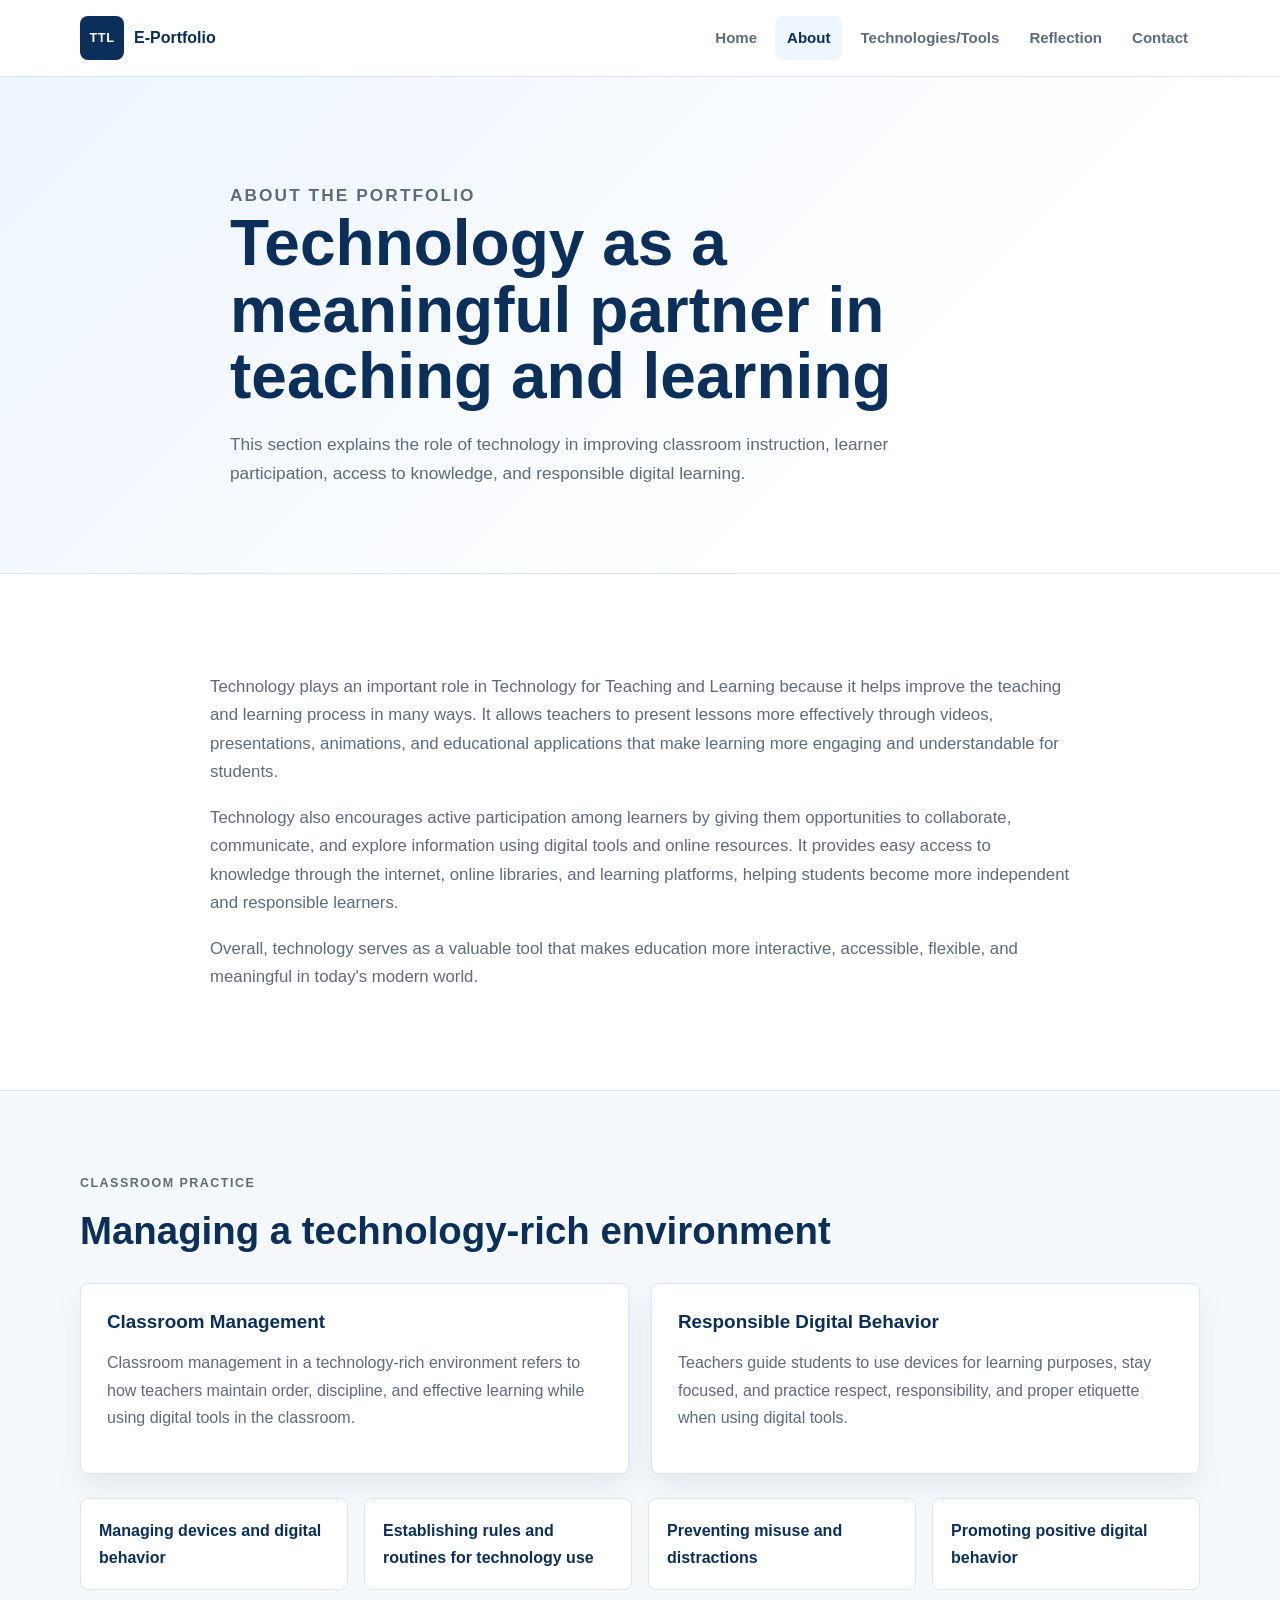
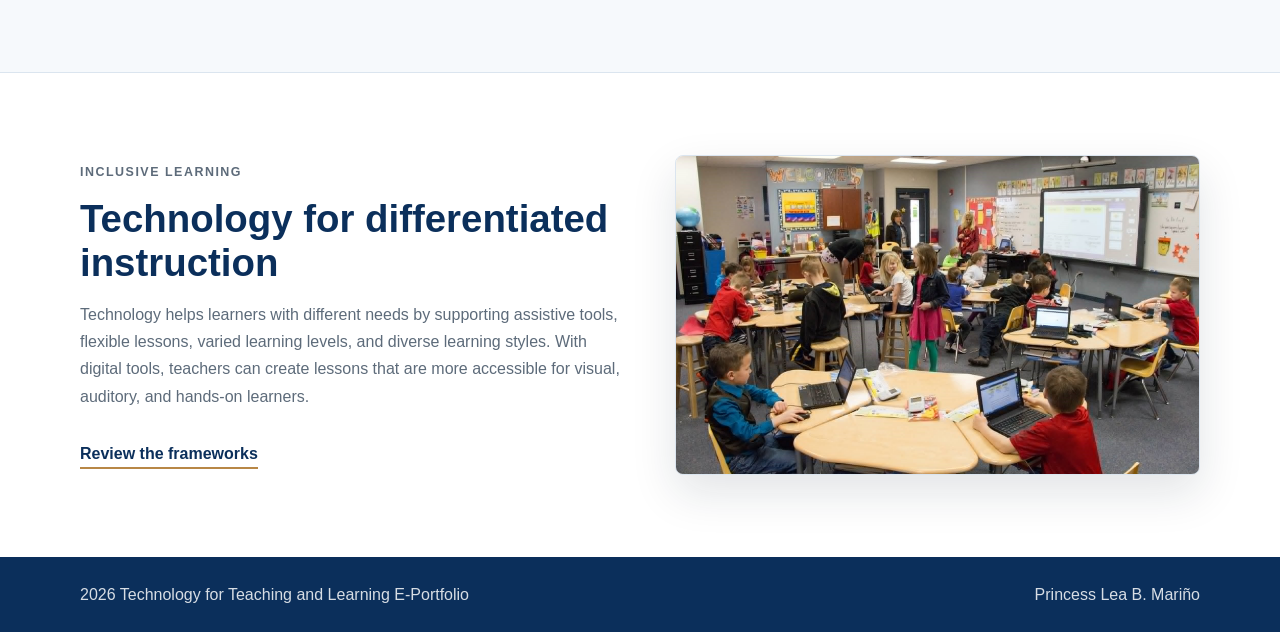
==== about_page.html @ e07e2abc "Initial e-portfolio project" ====
<!DOCTYPE html>
<html lang="en">

<head>
    <meta charset="UTF-8">
    <meta name="viewport" content="width=device-width, initial-scale=1.0">
    <title>About | Technology for Teaching and Learning</title>
    <link rel="stylesheet" href="styles.css">
</head>

<body>
    <header class="site-header">
        <nav class="nav container" aria-label="Main navigation">
            <a class="brand" href="landing_page.html">
                <span class="brand-mark">TTL</span>
                <span>E-Portfolio</span>
            </a>
            <button class="nav-toggle" type="button" aria-label="Open navigation menu" aria-expanded="false" aria-controls="main-menu">
                <span></span>
                <span></span>
                <span></span>
            </button>
            <div class="nav-links" id="main-menu">
                <a href="landing_page.html">Home</a>
                <a href="about_page.html" aria-current="page">About</a>
                <a href="technologies_tools.html">Technologies/Tools</a>
                <a href="reflection_page.html">Reflection</a>
                <a href="contact_page.html">Contact</a>
            </div>
        </nav>
    </header>

    <main>
        <section class="page-hero">
            <div class="container narrow">
                <p class="eyebrow">About the Portfolio</p>
                <h1>Technology as a meaningful partner in teaching and learning</h1>
                <p>
                    This section explains the role of technology in improving classroom
                    instruction, learner participation, access to knowledge, and responsible
                    digital learning.
                </p>
            </div>
        </section>

        <section class="section">
            <div class="container prose">
                <p>
                    Technology plays an important role in Technology for Teaching and Learning
                    because it helps improve the teaching and learning process in many ways. It
                    allows teachers to present lessons more effectively through videos,
                    presentations, animations, and educational applications that make learning
                    more engaging and understandable for students.
                </p>
                <p>
                    Technology also encourages active participation among learners by giving them
                    opportunities to collaborate, communicate, and explore information using
                    digital tools and online resources. It provides easy access to knowledge
                    through the internet, online libraries, and learning platforms, helping
                    students become more independent and responsible learners.
                </p>
                <p>
                    Overall, technology serves as a valuable tool that makes education more
                    interactive, accessible, flexible, and meaningful in today's modern world.
                </p>
            </div>
        </section>

        <section class="section soft">
            <div class="container">
                <div class="section-heading">
                    <p class="eyebrow">Classroom Practice</p>
                    <h2>Managing a technology-rich environment</h2>
                </div>
                <div class="card-grid two">
                    <article class="info-card">
                        <h3>Classroom Management</h3>
                        <p>
                            Classroom management in a technology-rich environment refers to how
                            teachers maintain order, discipline, and effective learning while using
                            digital tools in the classroom.
                        </p>
                    </article>
                    <article class="info-card">
                        <h3>Responsible Digital Behavior</h3>
                        <p>
                            Teachers guide students to use devices for learning purposes, stay
                            focused, and practice respect, responsibility, and proper etiquette
                            when using digital tools.
                        </p>
                    </article>
                </div>
                <div class="checklist-grid">
                    <div class="check-item">Managing devices and digital behavior</div>
                    <div class="check-item">Establishing rules and routines for technology use</div>
                    <div class="check-item">Preventing misuse and distractions</div>
                    <div class="check-item">Promoting positive digital behavior</div>
                </div>
            </div>
        </section>

        <section class="section">
            <div class="container feature-row reverse">
                <img src="image4.jpg" alt="Learners using technology in a classroom">
                <div>
                    <p class="eyebrow">Inclusive Learning</p>
                    <h2>Technology for differentiated instruction</h2>
                    <p>
                        Technology helps learners with different needs by supporting assistive
                        tools, flexible lessons, varied learning levels, and diverse learning
                        styles. With digital tools, teachers can create lessons that are more
                        accessible for visual, auditory, and hands-on learners.
                    </p>
                    <a class="text-link" href="technologies_tools.html">Review the frameworks</a>
                </div>
            </div>
        </section>
    </main>

    <footer class="site-footer">
        <div class="container footer-inner">
            <p>2026 Technology for Teaching and Learning E-Portfolio</p>
            <p>Princess Lea B. Mariño</p>
        </div>
    </footer>
    <script src="script.js"></script>
</body>

</html>
---- styles.css ----
:root {
    --ink: #102033;
    --muted: #5d6b7a;
    --blue: #0b2f5b;
    --blue-2: #174a7c;
    --light-blue: #edf5ff;
    --line: #dbe5ef;
    --surface: #ffffff;
    --soft: #f6f9fc;
    --accent: #b88746;
    --shadow: 0 18px 45px rgba(16, 32, 51, 0.12);
}

* {
    box-sizing: border-box;
}

body {
    margin: 0;
    background: var(--surface);
    color: var(--ink);
    font-family: Arial, Helvetica, sans-serif;
    line-height: 1.7;
}

img {
    display: block;
    max-width: 100%;
}

a {
    color: inherit;
}

.container {
    width: min(1120px, calc(100% - 40px));
    margin: 0 auto;
}

.narrow {
    max-width: 820px;
}

.site-header {
    position: sticky;
    top: 0;
    z-index: 10;
    background: rgba(255, 255, 255, 0.94);
    border-bottom: 1px solid var(--line);
    backdrop-filter: blur(12px);
}

.nav {
    min-height: 76px;
    display: flex;
    align-items: center;
    justify-content: space-between;
    gap: 24px;
}

.brand,
.nav-links {
    display: flex;
    align-items: center;
}

.brand {
    gap: 10px;
    text-decoration: none;
    font-weight: 800;
    color: var(--blue);
    letter-spacing: 0;
}

.brand-mark {
    width: 44px;
    height: 44px;
    display: inline-grid;
    place-items: center;
    border-radius: 8px;
    background: var(--blue);
    color: #fff;
    font-size: 0.8rem;
    font-weight: 800;
    letter-spacing: 0.04em;
}

.brand-mark.large {
    width: 64px;
    height: 64px;
    font-size: 1rem;
    margin-bottom: 20px;
}

.nav-links {
    gap: 6px;
    flex-wrap: wrap;
    justify-content: flex-end;
}

.nav-toggle {
    display: none;
    width: 44px;
    height: 44px;
    padding: 0;
    border: 1px solid var(--line);
    border-radius: 8px;
    background: #fff;
    cursor: pointer;
    place-items: center;
}

.nav-toggle span {
    display: block;
    width: 20px;
    height: 2px;
    margin: 3px 0;
    border-radius: 999px;
    background: var(--blue);
    transition: transform 0.2s ease, opacity 0.2s ease;
}

.nav-toggle[aria-expanded="true"] span:nth-child(1) {
    transform: translateY(8px) rotate(45deg);
}

.nav-toggle[aria-expanded="true"] span:nth-child(2) {
    opacity: 0;
}

.nav-toggle[aria-expanded="true"] span:nth-child(3) {
    transform: translateY(-8px) rotate(-45deg);
}

.nav-links a {
    padding: 9px 12px;
    border-radius: 8px;
    text-decoration: none;
    color: var(--muted);
    font-size: 0.94rem;
    font-weight: 700;
}

.nav-links a:hover,
.nav-links a[aria-current="page"] {
    background: var(--light-blue);
    color: var(--blue);
}

.hero {
    min-height: calc(100vh - 76px);
    padding: 70px 0;
    display: flex;
    align-items: center;
    background:
        linear-gradient(110deg, rgba(255, 255, 255, 0.98) 0%, rgba(246, 249, 252, 0.96) 52%, rgba(237, 245, 255, 0.9) 100%);
}

.hero-grid,
.feature-row,
.split,
.reflection-layout,
.contact-layout {
    display: grid;
    grid-template-columns: 1.02fr 0.98fr;
    gap: 48px;
    align-items: center;
}

.hero h1,
.page-hero h1 {
    margin: 0;
    color: var(--blue);
    font-size: clamp(2.4rem, 6vw, 4.8rem);
    line-height: 1.04;
    letter-spacing: 0;
}

.lead,
.page-hero p,
.section p {
    color: var(--muted);
}

.lead {
    max-width: 650px;
    margin: 22px 0 0;
    font-size: 1.12rem;
}

.eyebrow {
    margin: 0 0 14px;
    color: var(--accent);
    font-size: 0.78rem;
    font-weight: 800;
    letter-spacing: 0.12em;
    text-transform: uppercase;
}

.hero-actions {
    display: flex;
    gap: 14px;
    flex-wrap: wrap;
    margin-top: 30px;
}

.button {
    min-height: 48px;
    display: inline-flex;
    align-items: center;
    justify-content: center;
    padding: 12px 20px;
    border-radius: 8px;
    text-decoration: none;
    font-weight: 800;
}

.button.primary {
    background: var(--blue);
    color: #fff;
    box-shadow: 0 12px 26px rgba(11, 47, 91, 0.22);
}

.button.secondary {
    border: 1px solid var(--line);
    color: var(--blue);
    background: #fff;
}

.hero-media,
.hero-media img,
.feature-row img {
    border-radius: 8px;
}

.hero-media {
    margin: 0;
    padding: 12px;
    background: #fff;
    border: 1px solid var(--line);
    box-shadow: var(--shadow);
}

.hero-media img {
    width: 100%;
    aspect-ratio: 4 / 3;
    object-fit: cover;
}

.section {
    padding: 82px 0;
}

.soft {
    background: var(--soft);
    border-block: 1px solid var(--line);
}

.section-heading {
    max-width: 760px;
    margin-bottom: 30px;
}

h2 {
    margin: 0 0 16px;
    color: var(--blue);
    font-size: clamp(1.8rem, 3vw, 2.7rem);
    line-height: 1.15;
}

h3 {
    margin: 0 0 12px;
    color: var(--blue);
    font-size: 1.18rem;
    line-height: 1.25;
}

.profile-panel,
.info-card,
.reflection-card,
.reflection-aside,
.contact-card,
.contact-panel {
    background: #fff;
    border: 1px solid var(--line);
    border-radius: 8px;
    box-shadow: 0 12px 28px rgba(16, 32, 51, 0.08);
}

.profile-panel {
    padding: 30px;
    border-left: 5px solid var(--blue);
}

.profile-panel span {
    color: var(--accent);
    font-weight: 800;
    text-transform: uppercase;
    font-size: 0.78rem;
    letter-spacing: 0.12em;
}

.profile-panel strong {
    display: block;
    margin-top: 8px;
    color: var(--blue);
    font-size: 1.7rem;
    line-height: 1.2;
}

.card-grid {
    display: grid;
    gap: 22px;
}

.card-grid.three {
    grid-template-columns: repeat(3, 1fr);
}

.card-grid.two {
    grid-template-columns: repeat(2, 1fr);
}

.info-card {
    padding: 26px;
}

.card-number {
    display: inline-block;
    margin-bottom: 18px;
    color: var(--accent);
    font-weight: 900;
}

.feature-row img {
    width: 100%;
    max-height: 430px;
    object-fit: contain;
    background: #fff;
    border: 1px solid var(--line);
    box-shadow: var(--shadow);
}

.feature-row.reverse img {
    order: 2;
}

.text-link {
    display: inline-block;
    margin-top: 14px;
    color: var(--blue);
    font-weight: 800;
    text-decoration: none;
    border-bottom: 2px solid var(--accent);
}

.page-hero {
    padding: 84px 0;
    background: linear-gradient(135deg, var(--light-blue), #fff 72%);
    border-bottom: 1px solid var(--line);
}

.page-hero h1 {
    font-size: clamp(2.2rem, 5vw, 4rem);
}

.page-hero p {
    max-width: 760px;
    margin: 20px 0 0;
    font-size: 1.08rem;
}

.prose {
    max-width: 860px;
    font-size: 1.05rem;
}

.checklist-grid {
    display: grid;
    grid-template-columns: repeat(4, 1fr);
    gap: 16px;
    margin-top: 24px;
}

.check-item {
    padding: 18px;
    background: #fff;
    border: 1px solid var(--line);
    border-radius: 8px;
    color: var(--blue);
    font-weight: 800;
}

.mini-list {
    margin-top: 20px;
    padding-top: 18px;
    border-top: 1px solid var(--line);
}

.mini-list p {
    margin: 0 0 10px;
}

.reflection-layout,
.contact-layout {
    align-items: stretch;
}

.reflection-card,
.contact-card {
    padding: clamp(26px, 4vw, 44px);
}

.reflection-card p {
    margin-top: 0;
}

.reflection-aside,
.contact-panel {
    padding: 34px;
    background: var(--blue);
    color: #fff;
}

.reflection-aside p,
.contact-panel p {
    color: rgba(255, 255, 255, 0.84);
}

.reflection-aside strong,
.contact-panel h3 {
    color: #fff;
}

.quote-mark {
    display: block;
    font-size: 5rem;
    line-height: 0.8;
    color: var(--accent);
    font-weight: 900;
}

.profile-list {
    margin: 28px 0 0;
}

.profile-list div {
    display: grid;
    grid-template-columns: 140px 1fr;
    gap: 20px;
    padding: 18px 0;
    border-top: 1px solid var(--line);
}

.profile-list dt {
    color: var(--muted);
    font-weight: 800;
}

.profile-list dd {
    margin: 0;
    color: var(--blue);
    font-weight: 800;
}

.site-footer {
    background: var(--blue);
    color: #fff;
    padding: 24px 0;
}

.footer-inner {
    display: flex;
    justify-content: space-between;
    gap: 16px;
    flex-wrap: wrap;
}

.footer-inner p {
    margin: 0;
    color: rgba(255, 255, 255, 0.84);
}

@media (max-width: 900px) {
    .nav {
        padding: 14px 0;
        flex-wrap: wrap;
        justify-content: space-between;
    }

    .nav-toggle {
        display: grid;
    }

    .nav-links {
        display: none;
        width: 100%;
        padding: 12px;
        flex-direction: column;
        align-items: stretch;
        gap: 4px;
        background: #fff;
        border: 1px solid var(--line);
        border-radius: 8px;
        box-shadow: 0 16px 30px rgba(16, 32, 51, 0.1);
    }

    .nav-links.is-open {
        display: flex;
    }

    .nav-links a {
        width: 100%;
        padding: 12px 14px;
    }

    .hero-grid,
    .feature-row,
    .split,
    .reflection-layout,
    .contact-layout,
    .card-grid.three,
    .card-grid.two,
    .checklist-grid {
        grid-template-columns: 1fr;
    }

    .hero {
        min-height: auto;
        padding: 48px 0;
    }

    .feature-row.reverse img {
        order: 0;
    }
}

@media (max-width: 560px) {
    .container {
        width: min(100% - 28px, 1120px);
    }

    .nav-links a {
        padding: 8px 9px;
        font-size: 0.86rem;
    }

    .section,
    .page-hero {
        padding: 58px 0;
    }

    .profile-list div {
        grid-template-columns: 1fr;
        gap: 4px;
    }

    .button {
        width: 100%;
    }
}
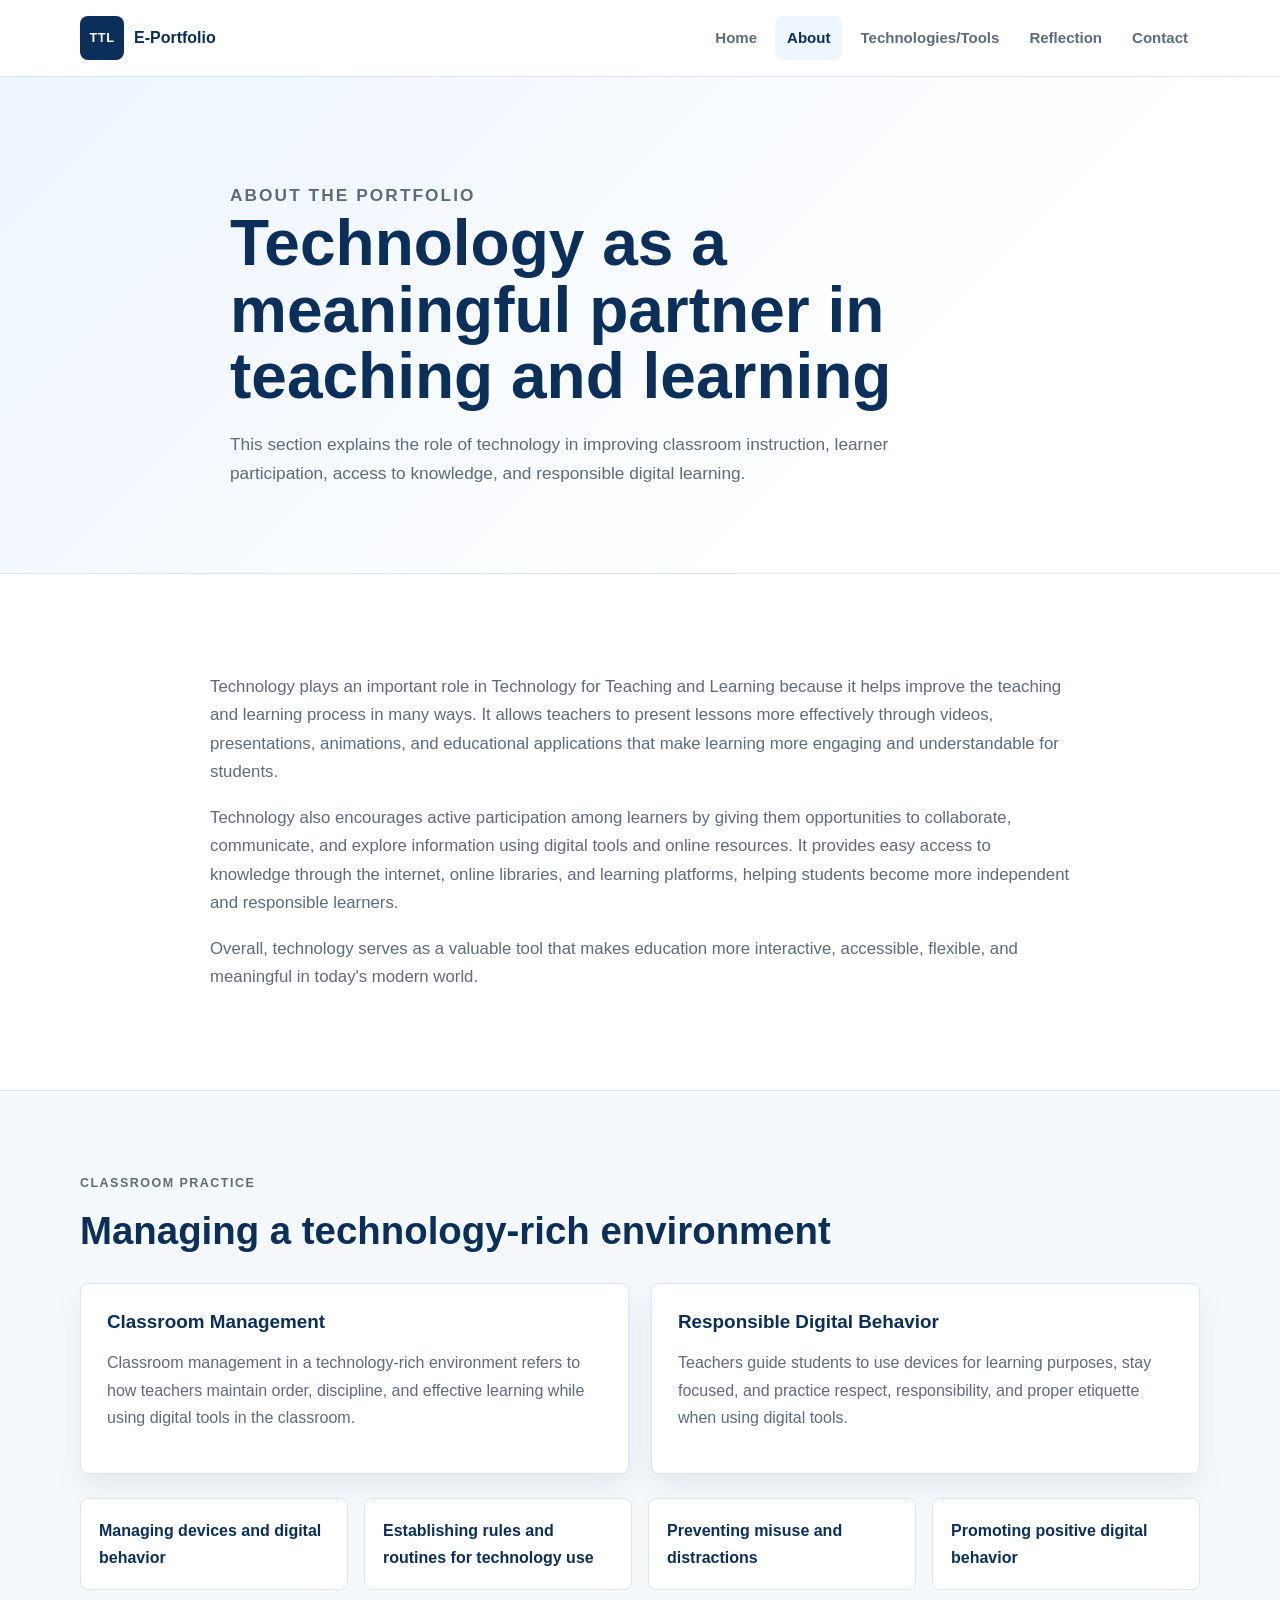
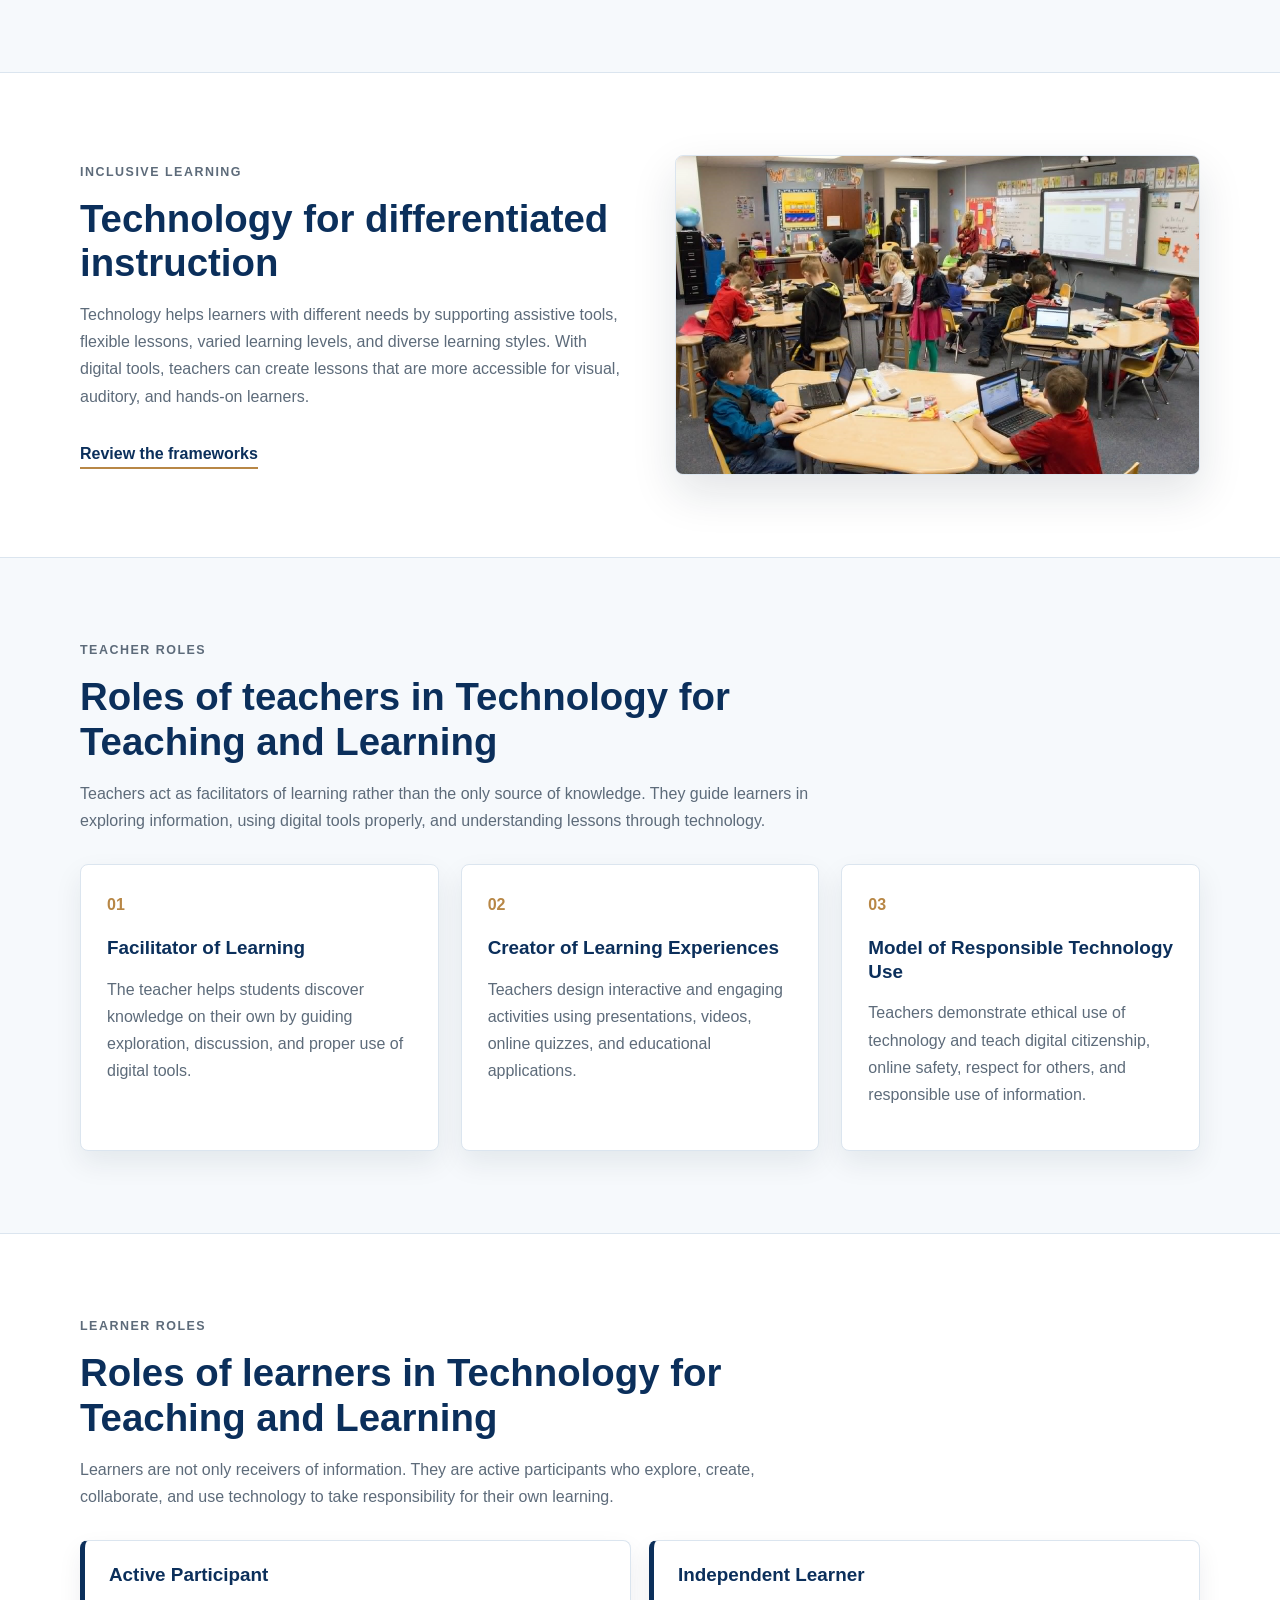
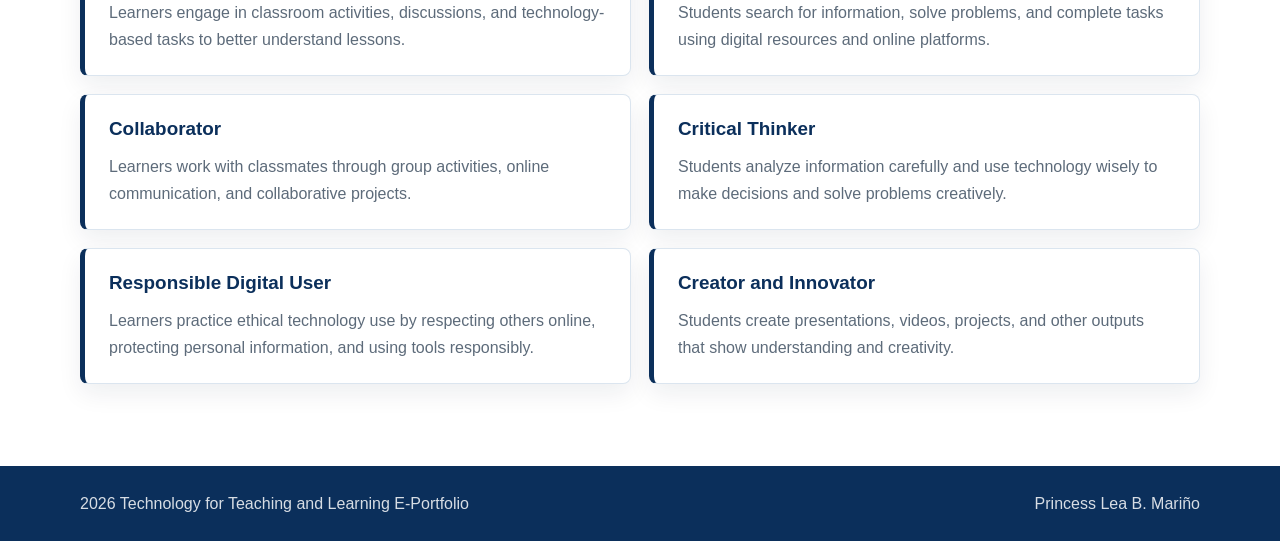
==== commit bc1735af: "Add educational technology sections" ====
--- a/about_page.html
+++ b/about_page.html
@@ -11,17 +11,18 @@
 <body>
     <header class="site-header">
         <nav class="nav container" aria-label="Main navigation">
-            <a class="brand" href="landing_page.html">
+            <a class="brand" href="index.html">
                 <span class="brand-mark">TTL</span>
                 <span>E-Portfolio</span>
             </a>
-            <button class="nav-toggle" type="button" aria-label="Open navigation menu" aria-expanded="false" aria-controls="main-menu">
+            <button class="nav-toggle" type="button" aria-label="Open navigation menu" aria-expanded="false"
+                aria-controls="main-menu">
                 <span></span>
                 <span></span>
                 <span></span>
             </button>
             <div class="nav-links" id="main-menu">
-                <a href="landing_page.html">Home</a>
+                <a href="index.html">Home</a>
                 <a href="about_page.html" aria-current="page">About</a>
                 <a href="technologies_tools.html">Technologies/Tools</a>
                 <a href="reflection_page.html">Reflection</a>
@@ -115,6 +116,87 @@
                 </div>
             </div>
         </section>
+
+        <section class="section soft">
+            <div class="container">
+                <div class="section-heading">
+                    <p class="eyebrow">Teacher Roles</p>
+                    <h2>Roles of teachers in Technology for Teaching and Learning</h2>
+                    <p>
+                        Teachers act as facilitators of learning rather than the only source of
+                        knowledge. They guide learners in exploring information, using digital
+                        tools properly, and understanding lessons through technology.
+                    </p>
+                </div>
+                <div class="card-grid three">
+                    <article class="info-card">
+                        <span class="card-number">01</span>
+                        <h3>Facilitator of Learning</h3>
+                        <p>
+                            The teacher helps students discover knowledge on their own by guiding
+                            exploration, discussion, and proper use of digital tools.
+                        </p>
+                    </article>
+                    <article class="info-card">
+                        <span class="card-number">02</span>
+                        <h3>Creator of Learning Experiences</h3>
+                        <p>
+                            Teachers design interactive and engaging activities using
+                            presentations, videos, online quizzes, and educational applications.
+                        </p>
+                    </article>
+                    <article class="info-card">
+                        <span class="card-number">03</span>
+                        <h3>Model of Responsible Technology Use</h3>
+                        <p>
+                            Teachers demonstrate ethical use of technology and teach digital
+                            citizenship, online safety, respect for others, and responsible use of
+                            information.
+                        </p>
+                    </article>
+                </div>
+            </div>
+        </section>
+
+        <section class="section">
+            <div class="container">
+                <div class="section-heading">
+                    <p class="eyebrow">Learner Roles</p>
+                    <h2>Roles of learners in Technology for Teaching and Learning</h2>
+                    <p>
+                        Learners are not only receivers of information. They are active
+                        participants who explore, create, collaborate, and use technology to take
+                        responsibility for their own learning.
+                    </p>
+                </div>
+                <div class="role-list">
+                    <article>
+                        <h3>Active Participant</h3>
+                        <p>Learners engage in classroom activities, discussions, and technology-based tasks to better understand lessons.</p>
+                    </article>
+                    <article>
+                        <h3>Independent Learner</h3>
+                        <p>Students search for information, solve problems, and complete tasks using digital resources and online platforms.</p>
+                    </article>
+                    <article>
+                        <h3>Collaborator</h3>
+                        <p>Learners work with classmates through group activities, online communication, and collaborative projects.</p>
+                    </article>
+                    <article>
+                        <h3>Critical Thinker</h3>
+                        <p>Students analyze information carefully and use technology wisely to make decisions and solve problems creatively.</p>
+                    </article>
+                    <article>
+                        <h3>Responsible Digital User</h3>
+                        <p>Learners practice ethical technology use by respecting others online, protecting personal information, and using tools responsibly.</p>
+                    </article>
+                    <article>
+                        <h3>Creator and Innovator</h3>
+                        <p>Students create presentations, videos, projects, and other outputs that show understanding and creativity.</p>
+                    </article>
+                </div>
+            </div>
+        </section>
     </main>
 
     <footer class="site-footer">
--- a/styles.css
+++ b/styles.css
@@ -401,6 +401,36 @@
     margin: 0 0 10px;
 }
 
+.trend-grid {
+    display: grid;
+    grid-template-columns: repeat(4, 1fr);
+    gap: 20px;
+    margin-top: 28px;
+}
+
+.lesson-planning img {
+    max-height: 520px;
+}
+
+.role-list {
+    display: grid;
+    grid-template-columns: repeat(2, 1fr);
+    gap: 18px;
+}
+
+.role-list article {
+    padding: 22px 24px;
+    background: #fff;
+    border: 1px solid var(--line);
+    border-left: 5px solid var(--blue);
+    border-radius: 8px;
+    box-shadow: 0 10px 24px rgba(16, 32, 51, 0.07);
+}
+
+.role-list p {
+    margin: 0;
+}
+
 .reflection-layout,
 .contact-layout {
     align-items: stretch;
@@ -521,7 +551,9 @@
     .contact-layout,
     .card-grid.three,
     .card-grid.two,
-    .checklist-grid {
+    .checklist-grid,
+    .trend-grid,
+    .role-list {
         grid-template-columns: 1fr;
     }
 
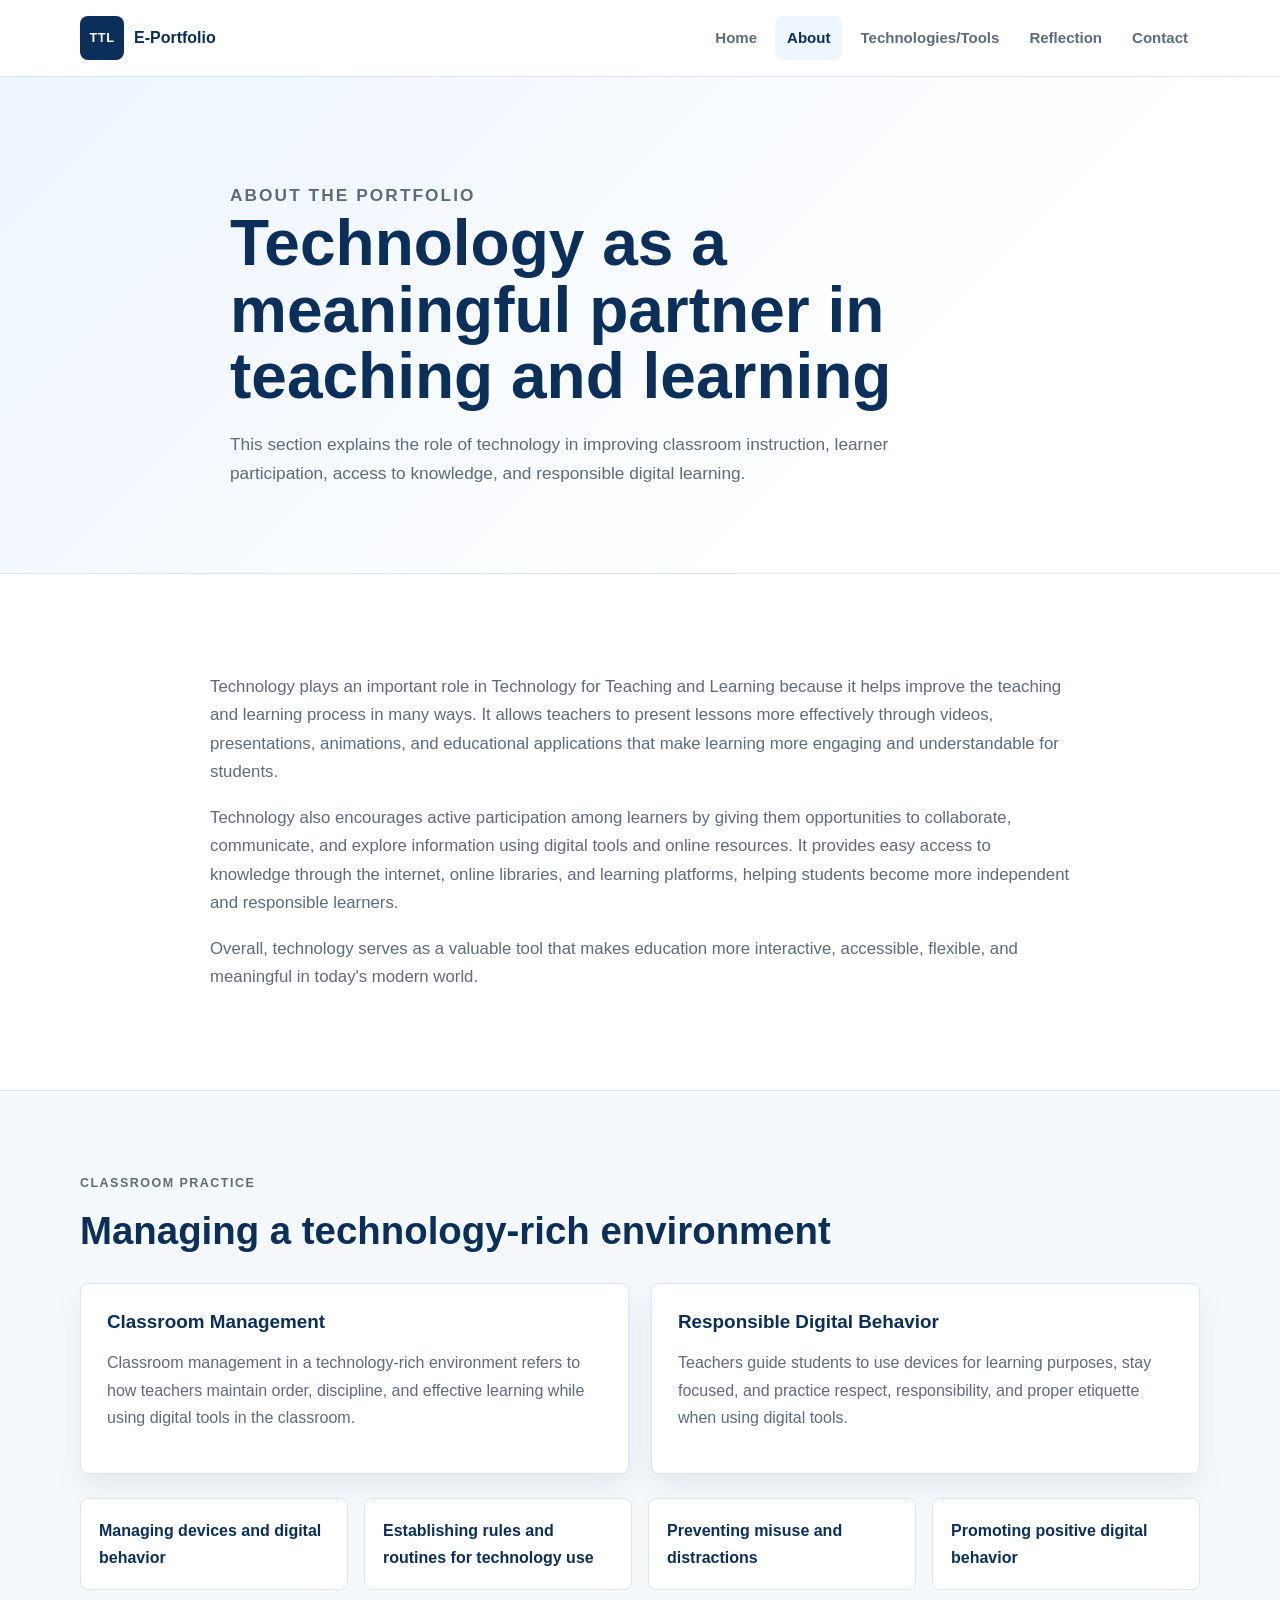
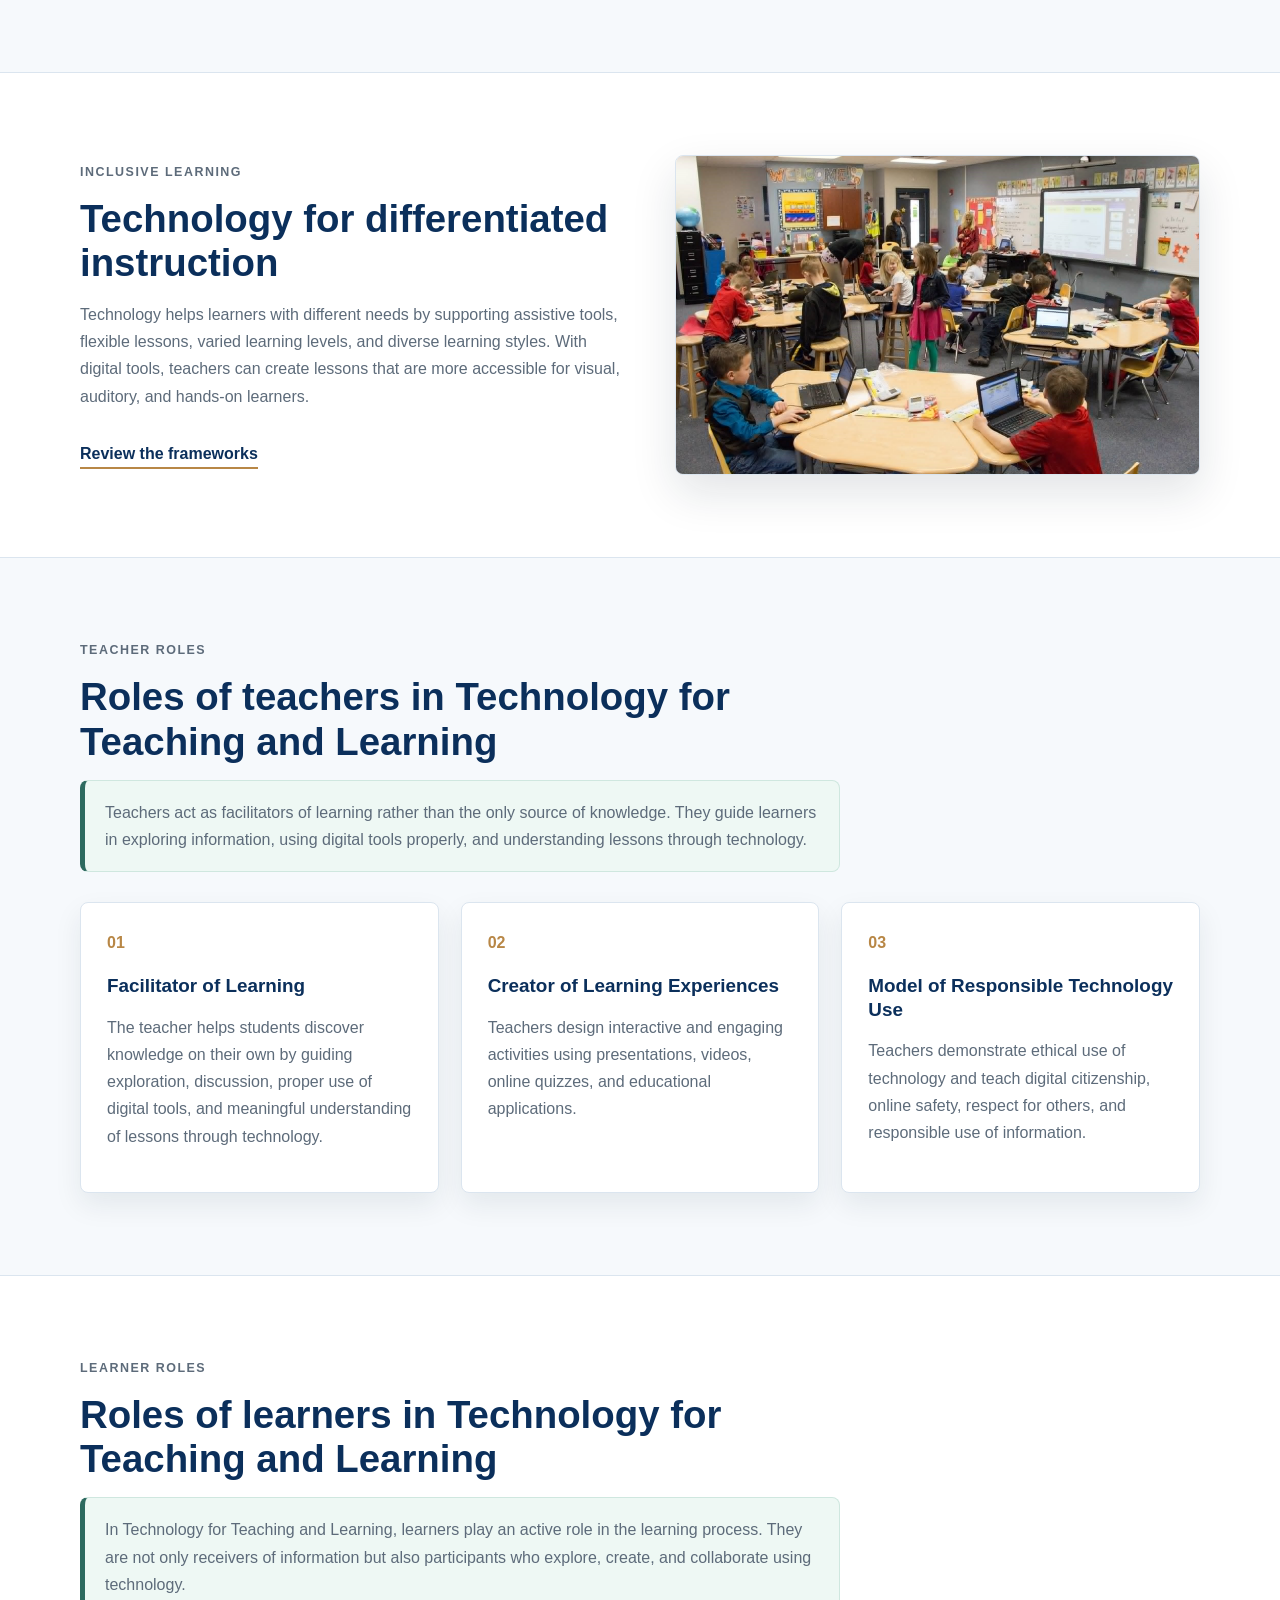
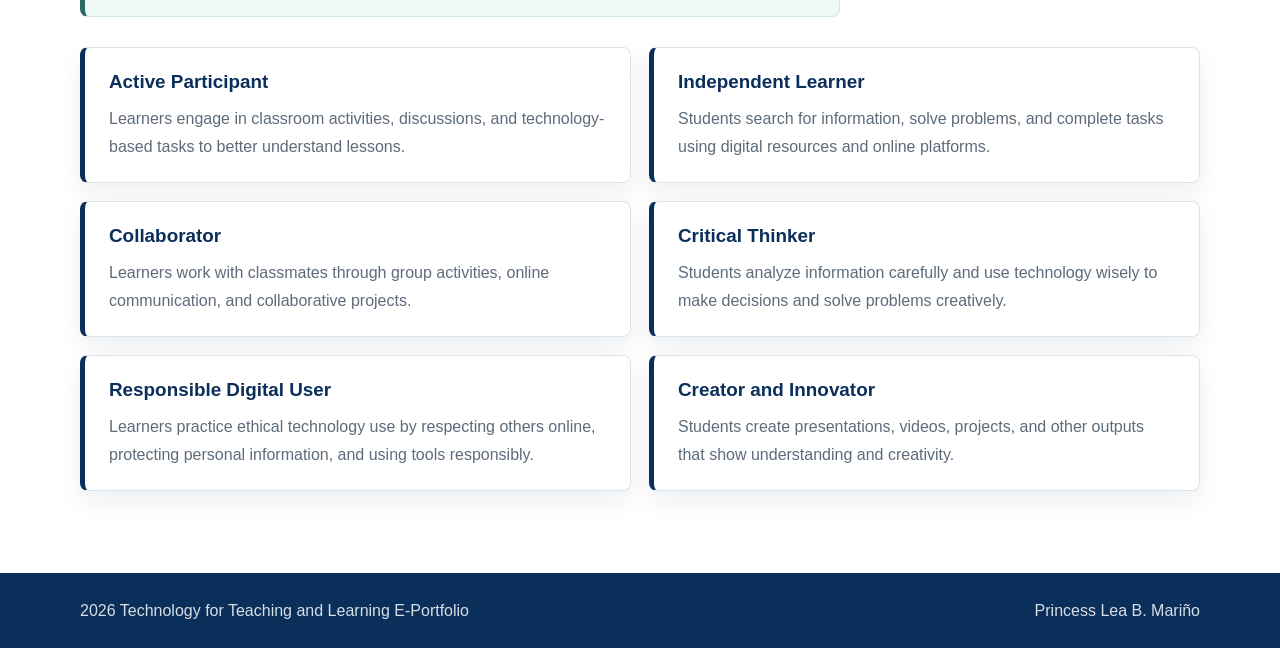
==== commit 24653ad3: "Fix the updated UI issues" ====
--- a/about_page.html
+++ b/about_page.html
@@ -122,7 +122,7 @@
                 <div class="section-heading">
                     <p class="eyebrow">Teacher Roles</p>
                     <h2>Roles of teachers in Technology for Teaching and Learning</h2>
-                    <p>
+                    <p class="definition-text">
                         Teachers act as facilitators of learning rather than the only source of
                         knowledge. They guide learners in exploring information, using digital
                         tools properly, and understanding lessons through technology.
@@ -134,7 +134,8 @@
                         <h3>Facilitator of Learning</h3>
                         <p>
                             The teacher helps students discover knowledge on their own by guiding
-                            exploration, discussion, and proper use of digital tools.
+                            exploration, discussion, proper use of digital tools, and meaningful
+                            understanding of lessons through technology.
                         </p>
                     </article>
                     <article class="info-card">
@@ -163,36 +164,42 @@
                 <div class="section-heading">
                     <p class="eyebrow">Learner Roles</p>
                     <h2>Roles of learners in Technology for Teaching and Learning</h2>
-                    <p>
-                        Learners are not only receivers of information. They are active
-                        participants who explore, create, collaborate, and use technology to take
-                        responsibility for their own learning.
+                    <p class="definition-text">
+                        In Technology for Teaching and Learning, learners play an active role in
+                        the learning process. They are not only receivers of information but also
+                        participants who explore, create, and collaborate using technology.
                     </p>
                 </div>
                 <div class="role-list">
                     <article>
                         <h3>Active Participant</h3>
-                        <p>Learners engage in classroom activities, discussions, and technology-based tasks to better understand lessons.</p>
+                        <p>Learners engage in classroom activities, discussions, and technology-based tasks to better
+                            understand lessons.</p>
                     </article>
                     <article>
                         <h3>Independent Learner</h3>
-                        <p>Students search for information, solve problems, and complete tasks using digital resources and online platforms.</p>
+                        <p>Students search for information, solve problems, and complete tasks using digital resources
+                            and online platforms.</p>
                     </article>
                     <article>
                         <h3>Collaborator</h3>
-                        <p>Learners work with classmates through group activities, online communication, and collaborative projects.</p>
+                        <p>Learners work with classmates through group activities, online communication, and
+                            collaborative projects.</p>
                     </article>
                     <article>
                         <h3>Critical Thinker</h3>
-                        <p>Students analyze information carefully and use technology wisely to make decisions and solve problems creatively.</p>
+                        <p>Students analyze information carefully and use technology wisely to make decisions and solve
+                            problems creatively.</p>
                     </article>
                     <article>
                         <h3>Responsible Digital User</h3>
-                        <p>Learners practice ethical technology use by respecting others online, protecting personal information, and using tools responsibly.</p>
+                        <p>Learners practice ethical technology use by respecting others online, protecting personal
+                            information, and using tools responsibly.</p>
                     </article>
                     <article>
                         <h3>Creator and Innovator</h3>
-                        <p>Students create presentations, videos, projects, and other outputs that show understanding and creativity.</p>
+                        <p>Students create presentations, videos, projects, and other outputs that show understanding
+                            and creativity.</p>
                     </article>
                 </div>
             </div>
--- a/styles.css
+++ b/styles.css
@@ -8,6 +8,8 @@
     --surface: #ffffff;
     --soft: #f6f9fc;
     --accent: #b88746;
+    --green: #2d6a5f;
+    --mint: #eef8f4;
     --shadow: 0 18px 45px rgba(16, 32, 51, 0.12);
 }
 
@@ -323,6 +325,12 @@
 
 .info-card {
     padding: 26px;
+    transition: transform 0.2s ease, box-shadow 0.2s ease;
+}
+
+.info-card:hover {
+    transform: translateY(-4px);
+    box-shadow: 0 18px 36px rgba(16, 32, 51, 0.12);
 }
 
 .card-number {
@@ -401,6 +409,18 @@
     margin: 0 0 10px;
 }
 
+.definition-text {
+    padding: 18px 20px;
+    background: var(--mint);
+    border: 1px solid #cfe7df;
+    border-left: 5px solid var(--green);
+    border-radius: 8px;
+}
+
+.definition-text strong {
+    color: var(--green);
+}
+
 .trend-grid {
     display: grid;
     grid-template-columns: repeat(4, 1fr);
@@ -408,8 +428,34 @@
     margin-top: 28px;
 }
 
-.lesson-planning img {
+.lesson-planning-panel {
+    display: grid;
+    grid-template-columns: minmax(0, 1fr) minmax(320px, 0.82fr);
+    gap: 42px;
+    align-items: center;
+}
+
+.lesson-visual {
+    margin: 0;
+    padding: 14px;
+    background: #fff;
+    border: 1px solid var(--line);
+    border-radius: 8px;
+    box-shadow: var(--shadow);
+}
+
+.lesson-visual img {
+    width: 100%;
     max-height: 520px;
+    object-fit: contain;
+    border-radius: 8px;
+}
+
+.lesson-visual figcaption {
+    margin-top: 12px;
+    color: var(--muted);
+    font-size: 0.92rem;
+    line-height: 1.45;
 }
 
 .role-list {
@@ -553,7 +599,8 @@
     .card-grid.two,
     .checklist-grid,
     .trend-grid,
-    .role-list {
+    .role-list,
+    .lesson-planning-panel {
         grid-template-columns: 1fr;
     }
 
